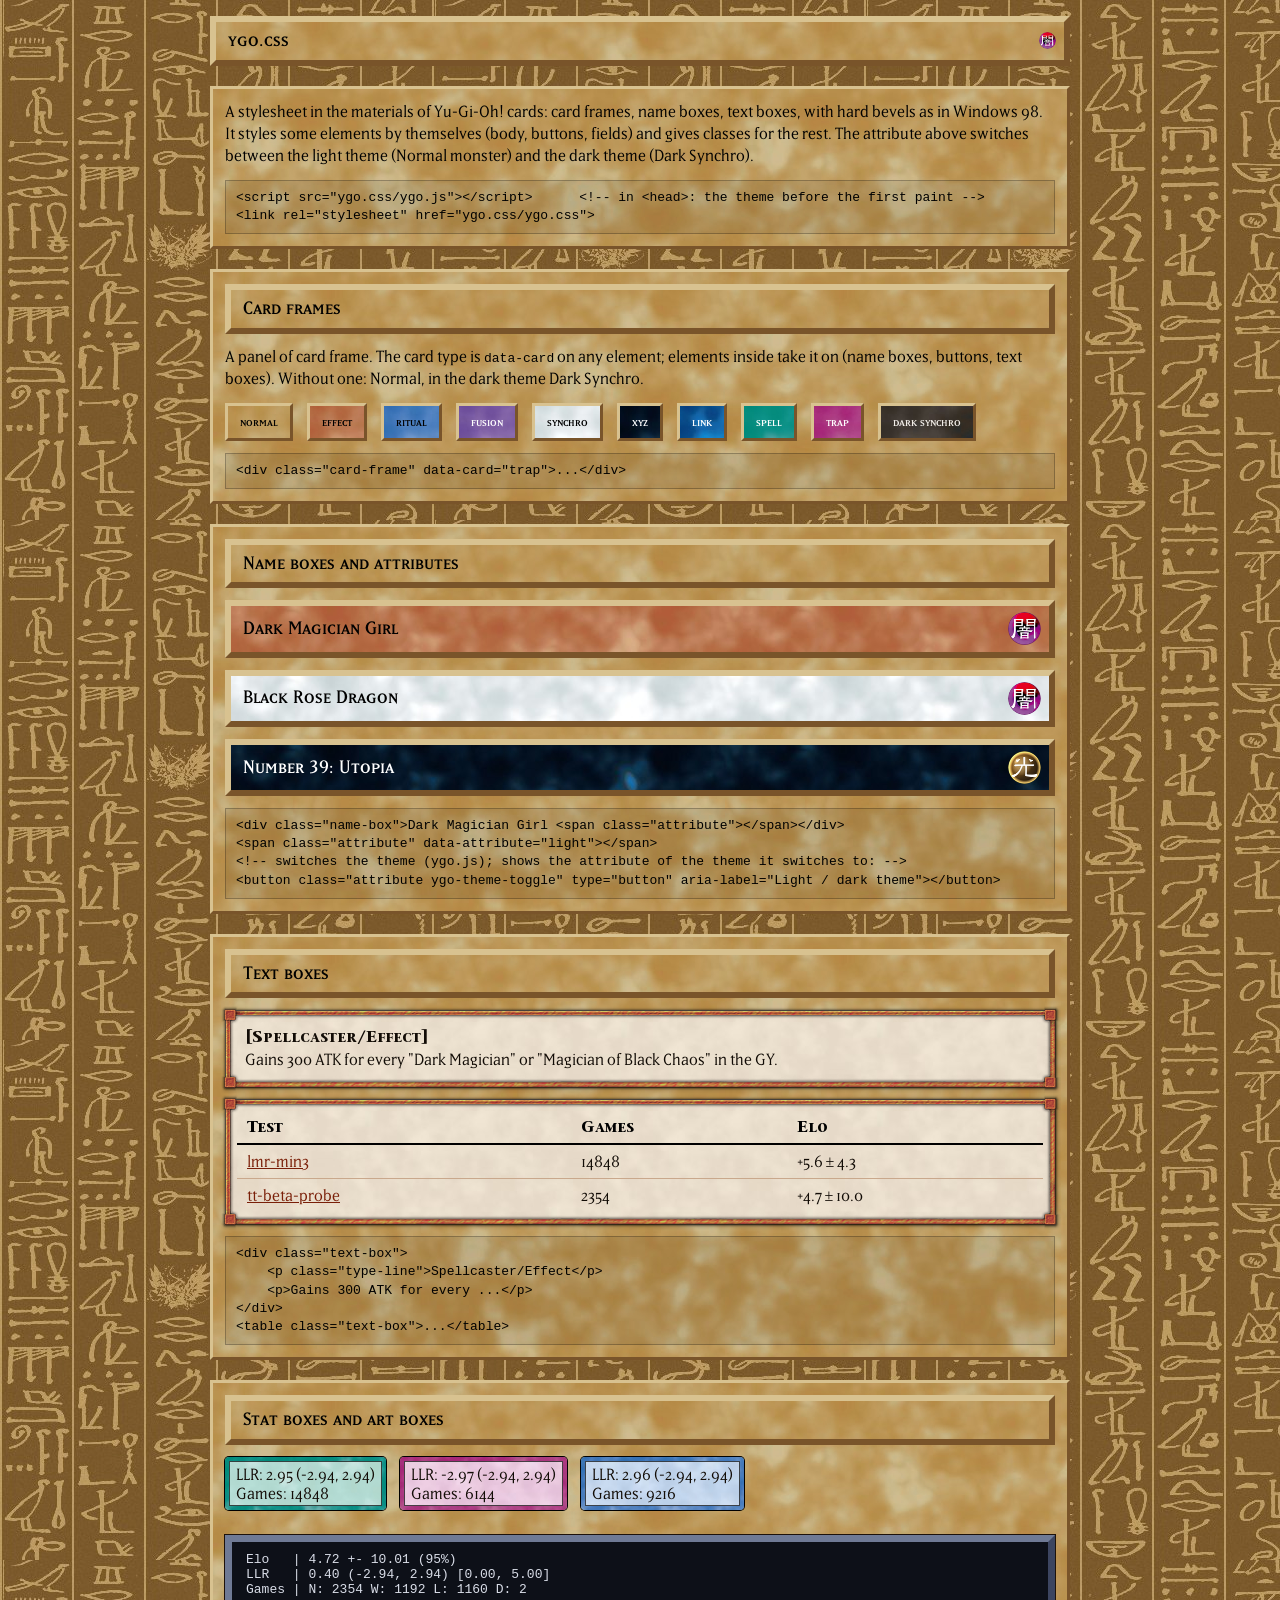
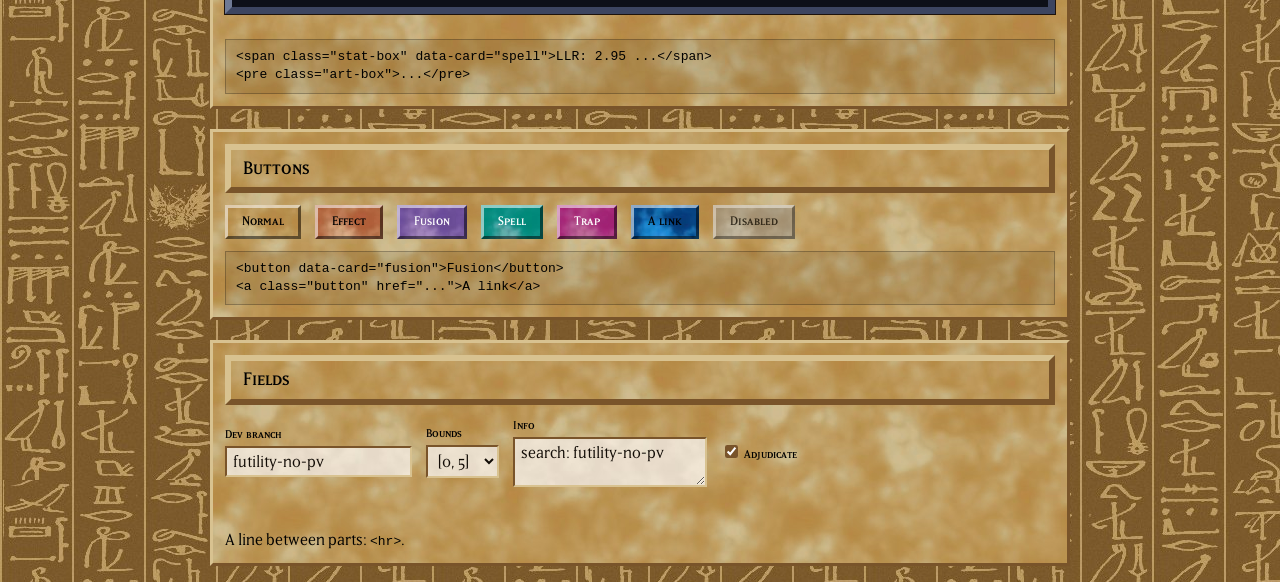
==== index.html @ 86d83929 "ygo.css: a stylesheet in the materials of Yu-Gi-Oh! cards Card frames, name boxes, attributes, text " ====
<!DOCTYPE html>
<html lang="en">
<head>
    <meta charset="utf-8">
    <meta name="viewport" content="width=device-width, initial-scale=1">
    <meta name="darkreader-lock">
    <title>ygo.css</title>
    <script src="ygo.js"></script>
    <link rel="stylesheet" href="ygo.css">
    <style>
        /* (this page's layout, not part of ygo.css) */
        body { margin: 0; padding: 16px; }
        main { max-width: 860px; margin: 0 auto; display: grid; gap: 20px; }
        section { display: grid; gap: 12px; }
        h2 { margin: 0; }
        p { margin: 0; line-height: 1.4; }
        .demo { display: flex; flex-wrap: wrap; gap: 14px; align-items: center; }
        pre.code { margin: 0; padding: 8px 10px; overflow-x: auto; background: rgba(0, 0, 0, 0.08);
                   border: 1px solid rgba(0, 0, 0, 0.25); font: 13px/1.4 ui-monospace, monospace; }
        :root[data-theme="dark"] pre.code { background: rgba(255, 255, 255, 0.06); border-color: rgba(255, 255, 255, 0.2); }
        .card-frame.small { padding: 8px 12px; font-family: var(--ygo-font-name); }
        form.demo label { display: grid; gap: 4px; font-family: var(--ygo-font-name); }
    </style>
</head>
<body>
<main>

<h1 class="name-box">ygo.css <button class="attribute ygo-theme-toggle" type="button" aria-label="Light / dark theme" title="Light / dark theme"></button></h1>

<section class="card-frame">
    <p>A stylesheet in the materials of Yu-Gi-Oh! cards: card frames, name boxes, text boxes, with
    hard bevels as in Windows 98. It styles some elements by themselves (body, buttons, fields)
    and gives classes for the rest. The attribute above switches between the light theme (Normal
    monster) and the dark theme (Dark Synchro).</p>
    <pre class="code">&lt;script src="ygo.css/ygo.js"&gt;&lt;/script&gt;      &lt;!-- in &lt;head&gt;: the theme before the first paint --&gt;
&lt;link rel="stylesheet" href="ygo.css/ygo.css"&gt;</pre>
</section>

<section class="card-frame">
    <h2 class="name-box">Card frames</h2>
    <p>A panel of card frame. The card type is <code>data-card</code> on any element; elements
    inside take it on (name boxes, buttons, text boxes). Without one: Normal, in the dark theme
    Dark Synchro.</p>
    <div class="demo" id="types"></div>
    <pre class="code">&lt;div class="card-frame" data-card="trap"&gt;...&lt;/div&gt;</pre>
</section>

<section class="card-frame">
    <h2 class="name-box">Name boxes and attributes</h2>
    <div class="name-box" data-card="effect">Dark Magician Girl <span class="attribute"></span></div>
    <div class="name-box" data-card="synchro">Black Rose Dragon <span class="attribute"></span></div>
    <div class="name-box" data-card="xyz">Number 39: Utopia <span class="attribute" data-attribute="light"></span></div>
    <pre class="code">&lt;div class="name-box"&gt;Dark Magician Girl &lt;span class="attribute"&gt;&lt;/span&gt;&lt;/div&gt;
&lt;span class="attribute" data-attribute="light"&gt;&lt;/span&gt;
&lt;!-- switches the theme (ygo.js); shows the attribute of the theme it switches to: --&gt;
&lt;button class="attribute ygo-theme-toggle" type="button" aria-label="Light / dark theme"&gt;&lt;/button&gt;</pre>
</section>

<section class="card-frame">
    <h2 class="name-box">Text boxes</h2>
    <div class="text-box">
        <p class="type-line">Spellcaster/Effect</p>
        <p>Gains 300 ATK for every "Dark Magician" or "Magician of Black Chaos" in the GY.</p>
    </div>
    <table class="text-box">
        <tr><th>Test</th><th>Games</th><th>Elo</th></tr>
        <tr><td><a href="#">lmr-min3</a></td><td>14848</td><td>+5.6 ± 4.3</td></tr>
        <tr><td><a href="#">tt-beta-probe</a></td><td>2354</td><td>+4.7 ± 10.0</td></tr>
    </table>
    <pre class="code">&lt;div class="text-box"&gt;
    &lt;p class="type-line"&gt;Spellcaster/Effect&lt;/p&gt;
    &lt;p&gt;Gains 300 ATK for every ...&lt;/p&gt;
&lt;/div&gt;
&lt;table class="text-box"&gt;...&lt;/table&gt;</pre>
</section>

<section class="card-frame">
    <h2 class="name-box">Stat boxes and art boxes</h2>
    <div class="demo">
        <span class="stat-box" data-card="spell">LLR: 2.95 (-2.94, 2.94)<br>Games: 14848</span>
        <span class="stat-box" data-card="trap">LLR: -2.97 (-2.94, 2.94)<br>Games: 6144</span>
        <span class="stat-box" data-card="ritual">LLR: 2.96 (-2.94, 2.94)<br>Games: 9216</span>
    </div>
    <pre class="art-box">Elo   | 4.72 +- 10.01 (95%)
LLR   | 0.40 (-2.94, 2.94) [0.00, 5.00]
Games | N: 2354 W: 1192 L: 1160 D: 2</pre>
    <pre class="code">&lt;span class="stat-box" data-card="spell"&gt;LLR: 2.95 ...&lt;/span&gt;
&lt;pre class="art-box"&gt;...&lt;/pre&gt;</pre>
</section>

<section class="card-frame">
    <h2 class="name-box">Buttons</h2>
    <div class="demo">
        <button type="button">Normal</button>
        <button type="button" data-card="effect">Effect</button>
        <button type="button" data-card="fusion">Fusion</button>
        <button type="button" data-card="spell">Spell</button>
        <button type="button" data-card="trap">Trap</button>
        <a class="button" href="#" data-card="link">A link</a>
        <button type="button" disabled>Disabled</button>
    </div>
    <pre class="code">&lt;button data-card="fusion"&gt;Fusion&lt;/button&gt;
&lt;a class="button" href="..."&gt;A link&lt;/a&gt;</pre>
</section>

<section class="card-frame">
    <h2 class="name-box">Fields</h2>
    <form class="demo" onsubmit="return false">
        <label>Dev branch <input value="futility-no-pv"></label>
        <label>Bounds <select><option>[0, 5]</option><option>[-5, 0]</option></select></label>
        <label>Info <textarea rows="2">search: futility-no-pv</textarea></label>
        <label><span><input type="checkbox" checked> Adjudicate</span></label>
    </form>
    <hr>
    <p>A line between parts: <code>&lt;hr&gt;</code>.</p>
</section>

</main>
<script>
    // (the card types of the first section)
    const types = ['normal', 'effect', 'ritual', 'fusion', 'synchro', 'xyz', 'link', 'spell', 'trap', 'dark-synchro'];
    document.getElementById('types').innerHTML = types.map(t =>
        `<div class="card-frame small" data-card="${t}">${t.replace('-', ' ')}</div>`).join('');
</script>
</body>
</html>
---- ygo.css ----
/*! ygo.css: a stylesheet in the materials of Yu-Gi-Oh! cards (frames, name boxes, text boxes),
    with hard bevels as in Windows 98. https://github.com/tsoj/ygo.css

    Card types: data-card="normal | effect | ritual | fusion | synchro | xyz | link | spell |
    trap | dark-synchro" on any element; its descendants inherit it. Without one: Normal, in
    the dark theme Dark Synchro. Dark theme: data-theme="dark" on <html> (ygo.js switches it).

    Components: .card-frame, .name-box, .attribute, .text-box (.type-line), .stat-box, .art-box;
    styled elements: body, a, hr, button, input, select, textarea, tables in .text-box. */

@font-face { font-family: "YGO Name"; src: url("assets/fonts/ygo-name.woff2") format("woff2");
             ascent-override: 74%; descent-override: 26%; line-gap-override: 0%; }
@font-face { font-family: "YGO Text"; src: url("assets/fonts/ygo-text.woff2") format("woff2");
             ascent-override: 92%; descent-override: 28%; line-gap-override: 0%; }
@font-face { font-family: "YGO Type"; src: url("assets/fonts/ygo-type.woff2") format("woff2");
             ascent-override: 88%; descent-override: 22%; line-gap-override: 0%; }
/* (the overrides center the letters in the line: the card fonts put them low) */

/* The image variables are registered as URLs: a URL in an unregistered variable is resolved
   where the variable is used, so from another stylesheet (another folder) it would point
   elsewhere. Registered, it is resolved where it is set, as a path from this file. */
@property --card-frame       { syntax: "<url> | none"; inherits: true; initial-value: none; }
@property --card-frame-small { syntax: "<url> | none"; inherits: true; initial-value: none; }
@property --card-text        { syntax: "<url> | none"; inherits: true; initial-value: none; }
@property --ygo-wall         { syntax: "<url> | none"; inherits: true; initial-value: none; }
@property --ygo-text-box-frame { syntax: "<url> | none"; inherits: true; initial-value: none; }

:root {
    --ygo-font-name: "YGO Name", Georgia, serif;   /* card names: small capitals */
    --ygo-font-text: "YGO Text", Georgia, serif;   /* card text */
    --ygo-font-type: "YGO Type", Georgia, serif;   /* the type line: [Spellcaster/Effect] */

    --ygo-ink:      #120c06;    /* text on a text box */
    --ygo-ink-soft: #4a2c18;
    --ygo-rule:     #c9a88c;    /* lines between table rows */
    --ygo-link:     #7a1f08;

    --ygo-wall:       url("assets/wall-light.jpg");   /* hieroglyphs, a 432 x 520 tile */
    --ygo-wall-color: #7c5a2c;

    --ygo-steel-hi: #6f7a95;    /* the art box: the frame around a card's art */
    --ygo-steel-lo: #3c4560;
    --ygo-steel-in: #0d1018;

    --ygo-text-box-frame: url("assets/text-box-frame.png");

    /* Bevels: light edges top and left, dark edges bottom and right */
    --ygo-raised: var(--card-hi) var(--card-lo) var(--card-lo) var(--card-hi);
    --ygo-sunken: var(--card-lo) var(--card-hi) var(--card-hi) var(--card-lo);
    --ygo-raised-overlay: rgba(255, 255, 255, 0.55) rgba(0, 0, 0, 0.5) rgba(0, 0, 0, 0.5) rgba(255, 255, 255, 0.55);
    --ygo-sunken-overlay: rgba(0, 0, 0, 0.5) rgba(255, 255, 255, 0.55) rgba(255, 255, 255, 0.55) rgba(0, 0, 0, 0.5);
}

:root[data-theme="dark"] {
    color-scheme: dark;
    --ygo-wall:       url("assets/wall-dark.jpg");
    --ygo-wall-color: #1d1a17;
    --ygo-rule:       #a9a6a2;
}

/* ---------- Card types ----------
   --card-frame: the frame texture (512px tile), --card-frame-small: the same at 256px (for
   small boxes), --card-text: the text box texture (256px), --card-hi / --card-lo: the bevel
   colors (measured on the name box of the card templates), --card-ink: the name color.
   Textures are drawn at their own size: a tile scaled by the browser can show its edges as
   thin lines at fractional device pixel ratios. */

:root, [data-card="normal"] {
    --card-frame: url("assets/textures/frame-normal.jpg");
    --card-frame-small: url("assets/textures/frame-normal-256.jpg");
    --card-text: url("assets/textures/text-normal-256.jpg");
    --card-hi: #d8c290; --card-lo: #79542a; --card-ink: #000;
}
:root[data-theme="dark"], [data-card="dark-synchro"] {
    --card-frame: url("assets/textures/frame-dark-synchro.jpg");
    --card-frame-small: url("assets/textures/frame-dark-synchro-256.jpg");
    --card-text: url("assets/textures/text-dark-synchro-256.jpg");
    --card-hi: #6e6460; --card-lo: #151211; --card-ink: #f1ede8;
}
[data-card="effect"] {
    --card-frame: url("assets/textures/frame-effect.jpg");
    --card-frame-small: url("assets/textures/frame-effect-256.jpg");
    --card-text: url("assets/textures/text-effect-256.jpg");
    --card-hi: #d5a783; --card-lo: #713520; --card-ink: #000;
}
[data-card="ritual"] {
    --card-frame: url("assets/textures/frame-ritual.jpg");
    --card-frame-small: url("assets/textures/frame-ritual-256.jpg");
    --card-text: url("assets/textures/text-ritual-256.jpg");
    --card-hi: #7eb0d6; --card-lo: #1c3a71; --card-ink: #000;
}
[data-card="fusion"] {
    --card-frame: url("assets/textures/frame-fusion.jpg");
    --card-frame-small: url("assets/textures/frame-fusion-256.jpg");
    --card-text: url("assets/textures/text-fusion-256.jpg");
    --card-hi: #ac92c8; --card-lo: #392a5a; --card-ink: #fff;
}
[data-card="synchro"] {
    --card-frame: url("assets/textures/frame-synchro.jpg");
    --card-frame-small: url("assets/textures/frame-synchro-256.jpg");
    --card-text: url("assets/textures/text-synchro-256.jpg");
    --card-hi: #f9fafa; --card-lo: #7b8486; --card-ink: #000;
}
[data-card="xyz"] {
    --card-frame: url("assets/textures/frame-xyz.jpg");
    --card-frame-small: url("assets/textures/frame-xyz-256.jpg");
    --card-text: url("assets/textures/text-xyz-256.jpg");
    --card-hi: #434f5a; --card-lo: #03090f; --card-ink: #fff;
}
[data-card="link"] {
    --card-frame: url("assets/textures/frame-link.jpg");
    --card-frame-small: url("assets/textures/frame-link-256.jpg");
    --card-text: url("assets/textures/text-link-256.jpg");
    --card-hi: #529dd0; --card-lo: #06305f; --card-ink: #fff;
}
[data-card="spell"] {
    --card-frame: url("assets/textures/frame-spell.jpg");
    --card-frame-small: url("assets/textures/frame-spell-256.jpg");
    --card-text: url("assets/textures/text-spell-256.jpg");
    --card-hi: #3fb8b1; --card-lo: #065448; --card-ink: #fff;
}
[data-card="trap"] {
    --card-frame: url("assets/textures/frame-trap.jpg");
    --card-frame-small: url("assets/textures/frame-trap-256.jpg");
    --card-text: url("assets/textures/text-trap-256.jpg");
    --card-hi: #cd7fb5; --card-lo: #611842; --card-ink: #fff;
}

/* ---------- The page ---------- */

html { -webkit-text-size-adjust: 100%; text-size-adjust: 100%; }

body {
    background: var(--ygo-wall-color) var(--ygo-wall) 0 0 / 432px;
    font-family: var(--ygo-font-text);
    color: var(--card-ink);
}

a { color: var(--ygo-link); }

hr {
    border: 0;
    border-top: 1px solid rgba(0, 0, 0, 0.35);
    border-bottom: 1px solid rgba(255, 255, 255, 0.45);
}

/* ---------- .card-frame: a panel of card frame ---------- */

.card-frame {
    background: var(--card-frame) 0 0 / 512px;
    border: 3px solid;
    border-color: var(--ygo-raised);
    color: var(--card-ink);
    padding: 12px;
}
.card-frame a, .name-box a { color: inherit; }

/* ---------- .name-box: a raised box with a card name ---------- */

.name-box {
    display: flex;
    align-items: center;
    justify-content: space-between;
    gap: 8px;
    margin: 0;
    padding: 6px 8px 6px 12px;
    border: 6px solid;
    border-color: var(--ygo-raised);
    background: var(--card-frame) 128px 64px / 512px;
    color: var(--card-ink);
    font-family: var(--ygo-font-name);
    font-weight: 400;
    font-size: 1.6rem;
    line-height: 1;
}

/* ---------- .attribute: an attribute icon (data-attribute="dark | light") ---------- */

.attribute {
    flex: none;
    display: inline-block;
    width: 1.3em;
    height: 1.3em;
    padding: 0;
    border: 0;
    border-radius: 50%;
    background: url("assets/attribute-dark.png") center / contain no-repeat;
    vertical-align: middle;
}
.attribute[data-attribute="light"] { background-image: url("assets/attribute-light.png"); }

/* The theme switch (ygo.js): the attribute of the theme it switches to */
.ygo-theme-toggle { cursor: pointer; }
:root[data-theme="dark"] .ygo-theme-toggle { background-image: url("assets/attribute-light.png"); }
.ygo-theme-toggle:focus-visible { outline: 1px dotted currentColor; outline-offset: 2px; }

/* ---------- .text-box: the framed text box of a card ---------- */

.text-box {
    /* The frame lies on the text box: its inner shadow falls on the text box, its outer
       shadow on what is around. The frame image is at 0.75 of the template's size; slices
       of 48px are shown at half size. The frame's outer edge is 9px (top, left) and 11px
       (right, bottom: the longer shadow) into the image; the outset puts it on the edge. */
    border: 12px solid transparent;
    border-image: var(--ygo-text-box-frame) 48 / 24px / 4.5px 5.6px 5.6px 4.5px stretch;
    background: var(--card-text) 0 0 / 256px;
    color: var(--ygo-ink);
    padding: 4px 8px;
}
.text-box a { color: var(--ygo-link); }
.text-box .type-line { font-family: var(--ygo-font-type); }
.text-box .type-line::before { content: "["; }
.text-box .type-line::after { content: "]"; }

table.text-box {
    border-collapse: separate;
    border-spacing: 0;
    padding: 0;
}
.text-box th {
    color: #000;
    font-family: var(--ygo-font-type);
    font-weight: 400;
    text-align: left;
    border-bottom: 2px solid #000;
}
.text-box td { border-bottom: 1px solid var(--ygo-rule); }
.text-box tr:last-child td { border-bottom: 0; }
.text-box th, .text-box td { padding: 7px 10px; }

/* ---------- .stat-box: a small box of a card type (frame ring, its text box) ---------- */

.stat-box {
    display: inline-block;
    padding: 4px 7px 3px;
    border: 4px solid transparent;
    border-radius: 4px;
    background: var(--card-text) 0 0 / 256px padding-box, var(--card-frame-small) 0 0 / 256px border-box;
    box-shadow: 0 0 0 1px #000, inset 0 0 0 1px rgba(0, 0, 0, 0.7);
    color: var(--ygo-ink);
    font-family: var(--ygo-font-text);
    line-height: 1.2;
}

/* ---------- .art-box: the steel frame around a card's art, dark inside ---------- */

.art-box {
    background: var(--ygo-steel-in);
    color: #d9dde8;
    border: 7px solid;
    border-color: var(--ygo-steel-hi) var(--ygo-steel-lo) var(--ygo-steel-lo) var(--ygo-steel-hi);
    outline: 1px solid #1d120b;
    padding: 10px 14px;
    overflow-x: auto;
}

/* ---------- Buttons: raised boxes in the card type's frame ---------- */

button:not(.attribute), .button,
input[type="button"], input[type="submit"], input[type="reset"] {
    padding: 5px 14px;
    border: 3px solid;
    border-color: var(--ygo-raised-overlay);
    border-radius: 0;
    background: var(--card-frame-small) 0 0 / 256px;
    color: var(--card-ink);
    font-family: var(--ygo-font-name);
    font-size: 1.1rem;
    line-height: 1;
    text-decoration: none;
    cursor: pointer;
}
button:not(.attribute, :disabled):active, .button:active,
input:is([type="button"], [type="submit"], [type="reset"]):not(:disabled):active {
    border-color: var(--ygo-sunken-overlay);
    padding: 6px 13px 4px 15px;
}
button:not(.attribute):disabled, input:is([type="button"], [type="submit"], [type="reset"]):disabled {
    cursor: not-allowed;
    filter: saturate(0.3) opacity(0.75);
}
button:not(.attribute):focus-visible, .button:focus-visible,
input:is([type="button"], [type="submit"], [type="reset"]):focus-visible {
    outline: 1px dotted currentColor;
    outline-offset: -6px;
}

/* ---------- Fields: sunken text box ---------- */

input:not([type="button"], [type="submit"], [type="reset"], [type="checkbox"], [type="radio"], [type="range"], [type="file"], [type="color"]),
select, textarea {
    padding: 4px 6px;
    border: 2px solid;
    border-color: var(--ygo-sunken);
    border-radius: 0;
    background: var(--card-text) 0 0 / 256px;
    color: var(--ygo-ink);
    font-family: var(--ygo-font-text);
    font-size: 1rem;
}
input:focus-visible, select:focus-visible, textarea:focus-visible {
    outline: 1px dotted #000;
    outline-offset: -4px;
}
input[type="checkbox"], input[type="radio"], input[type="range"] { accent-color: var(--card-lo); }
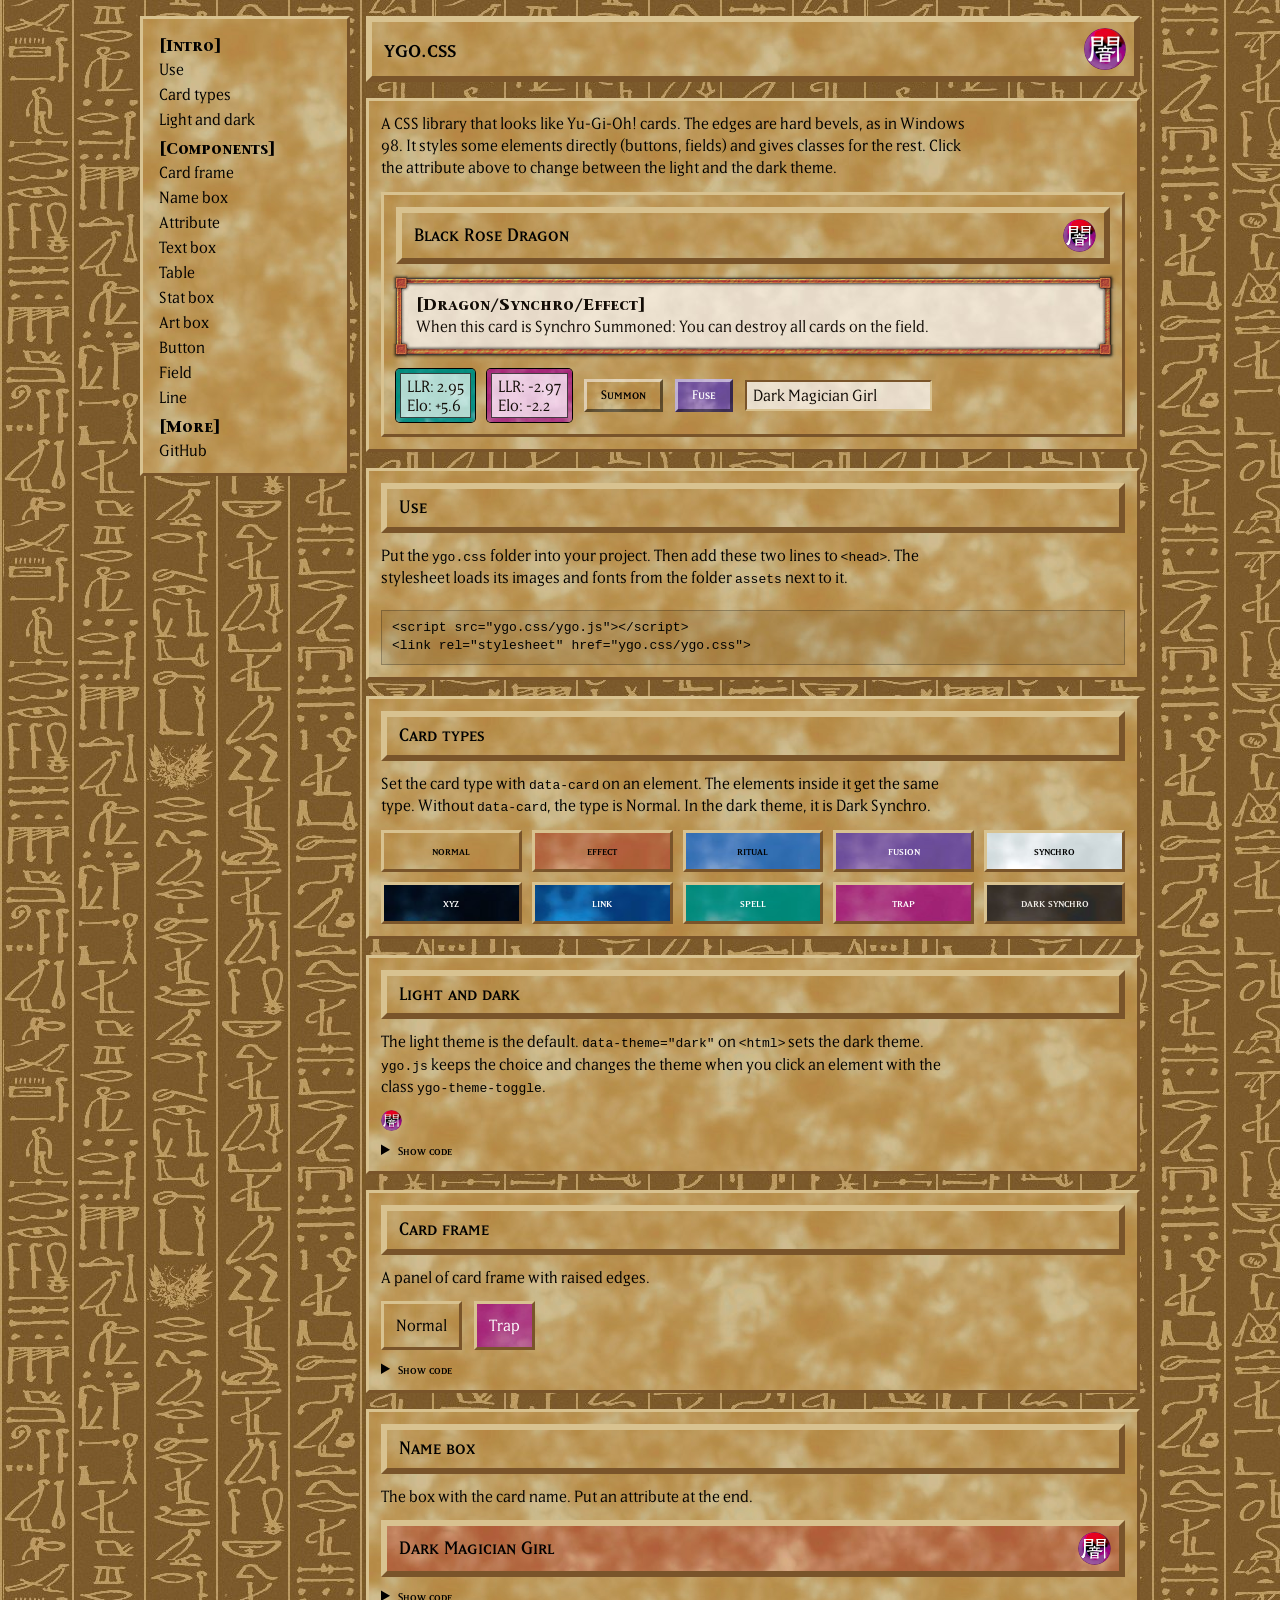
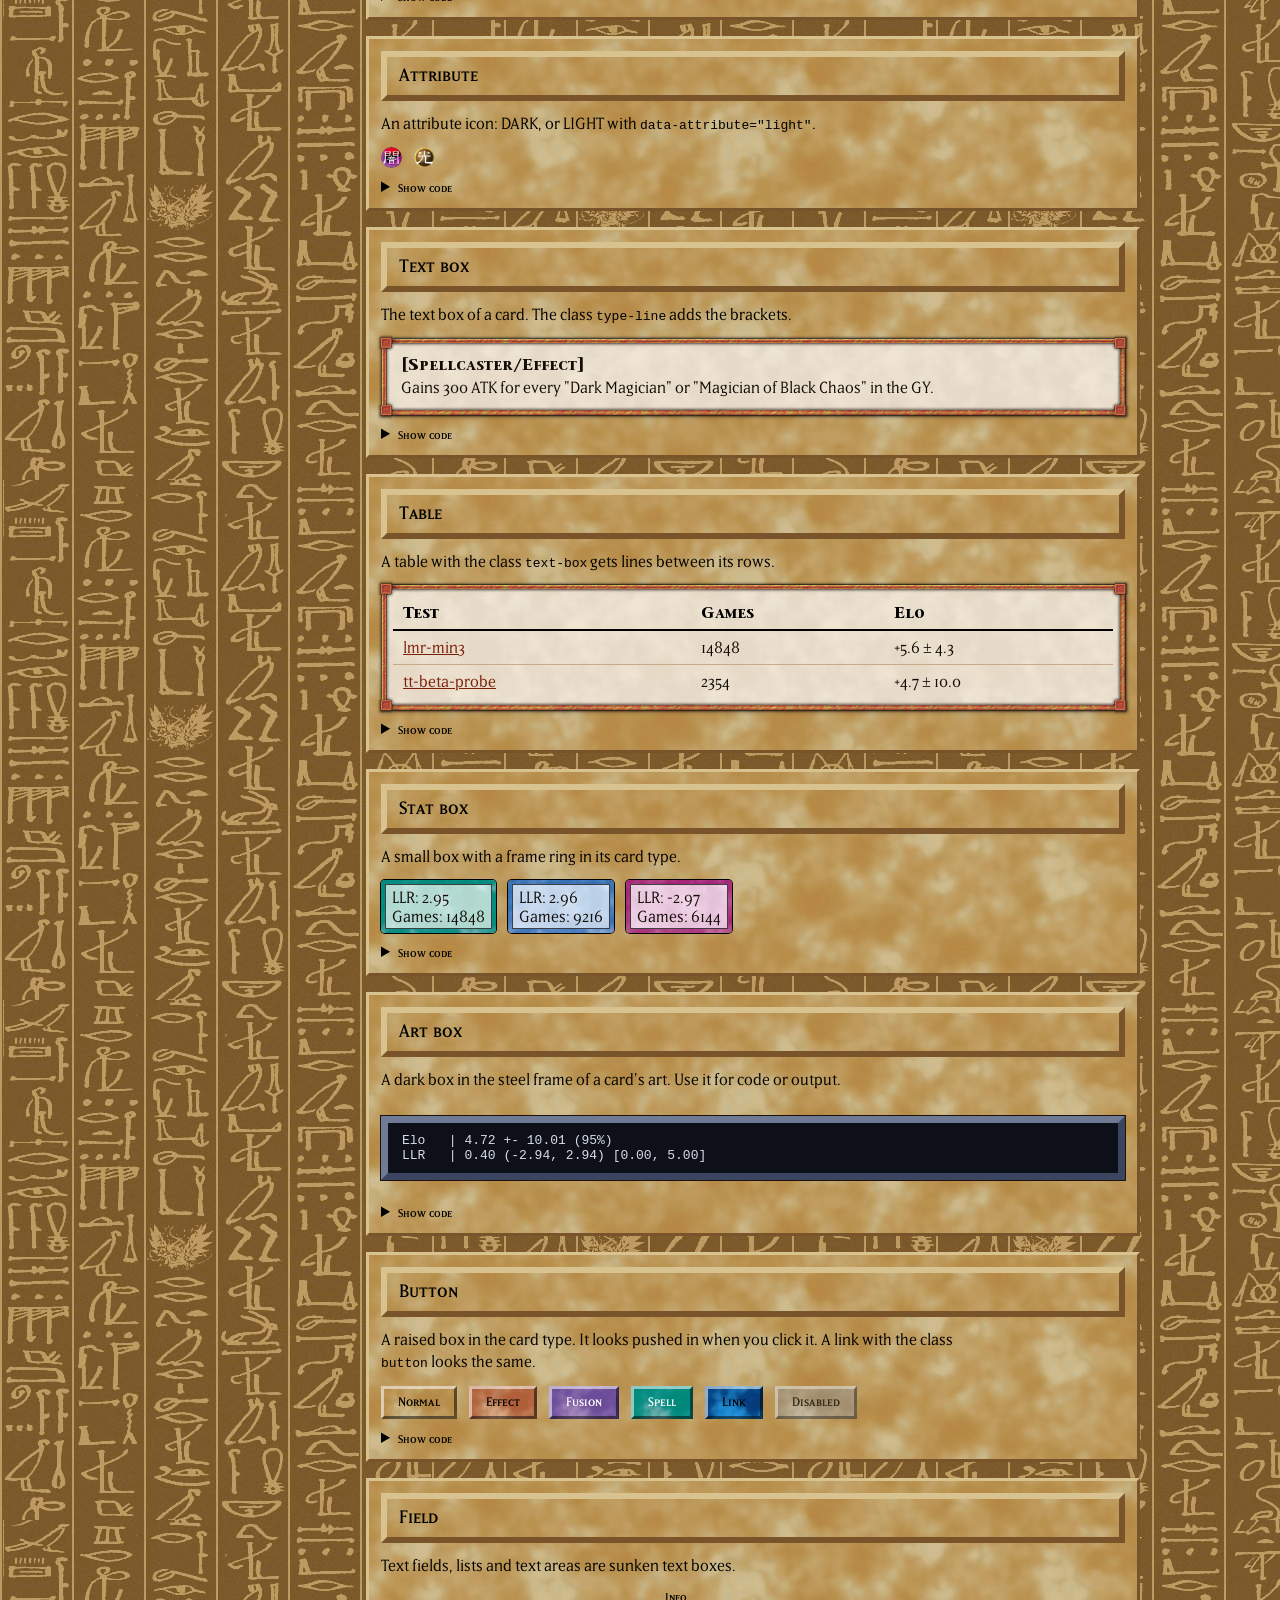
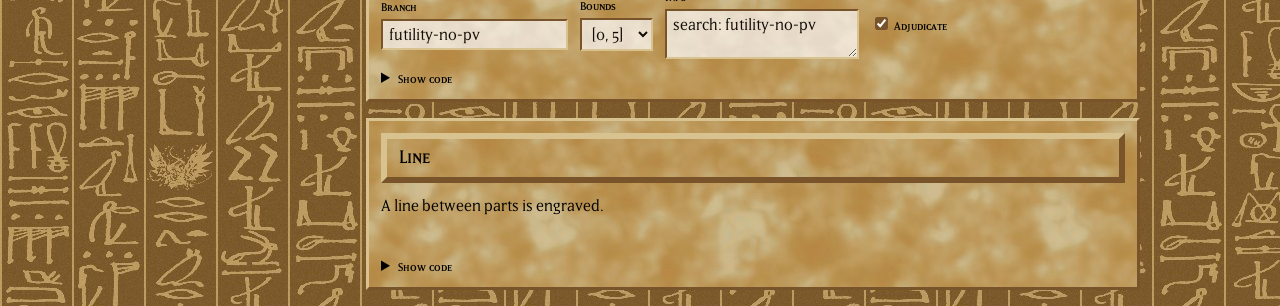
==== commit eb99684a: "Docs: example images in the README, index.html as the docs page (for GitHub Pages) - docs/example.ht" ====
--- a/index.html
+++ b/index.html
@@ -8,119 +8,245 @@
     <script src="ygo.js"></script>
     <link rel="stylesheet" href="ygo.css">
     <style>
-        /* (this page's layout, not part of ygo.css) */
-        body { margin: 0; padding: 16px; }
-        main { max-width: 860px; margin: 0 auto; display: grid; gap: 20px; }
+        /* The layout of this page (not part of ygo.css) */
+        body { margin: 0; }
+        .layout { display: grid; grid-template-columns: 210px minmax(0, 1fr); gap: 16px;
+                  max-width: 1000px; margin: 0 auto; padding: 16px; align-items: start; }
+        nav.card-frame { position: sticky; top: 16px; padding: 10px 6px; }
+        nav ul { list-style: none; margin: 0; padding: 0; }
+        nav li a { display: block; padding: 3px 10px; text-decoration: none; }
+        nav li a:hover { text-decoration: underline; }
+        nav .heading { font-family: var(--ygo-font-type); padding: 8px 10px 2px; }
+        main { display: grid; gap: 16px; min-width: 0; }
         section { display: grid; gap: 12px; }
-        h2 { margin: 0; }
-        p { margin: 0; line-height: 1.4; }
-        .demo { display: flex; flex-wrap: wrap; gap: 14px; align-items: center; }
-        pre.code { margin: 0; padding: 8px 10px; overflow-x: auto; background: rgba(0, 0, 0, 0.08);
-                   border: 1px solid rgba(0, 0, 0, 0.25); font: 13px/1.4 ui-monospace, monospace; }
+        h1, h2 { margin: 0; }
+        h1.name-box { font-size: 2rem; }
+        p { margin: 0; line-height: 1.4; max-width: 65ch; }
+        .example { display: flex; flex-wrap: wrap; gap: 12px; align-items: center; }
+        .example.column { display: grid; }
+        details summary { cursor: pointer; font-family: var(--ygo-font-name); }
+        pre.code { margin: 8px 0 0; padding: 8px 10px; overflow-x: auto; font: 13px/1.45 ui-monospace, monospace;
+                   background: rgba(0, 0, 0, 0.08); border: 1px solid rgba(0, 0, 0, 0.25); }
         :root[data-theme="dark"] pre.code { background: rgba(255, 255, 255, 0.06); border-color: rgba(255, 255, 255, 0.2); }
-        .card-frame.small { padding: 8px 12px; font-family: var(--ygo-font-name); }
-        form.demo label { display: grid; gap: 4px; font-family: var(--ygo-font-name); }
+        .types { display: grid; grid-template-columns: repeat(auto-fill, minmax(130px, 1fr)); gap: 10px; }
+        .types .card-frame { padding: 10px; font-family: var(--ygo-font-name); text-align: center; }
+        .example label { display: grid; gap: 4px; font-family: var(--ygo-font-name); }
+        @media (max-width: 700px) {
+            .layout { grid-template-columns: minmax(0, 1fr); padding: 8px; }
+            nav.card-frame { position: static; }
+        }
     </style>
 </head>
 <body>
+<div class="layout">
+
+<nav class="card-frame" aria-label="Contents">
+    <ul>
+        <li class="heading">[Intro]</li>
+        <li><a href="#use">Use</a></li>
+        <li><a href="#card-types">Card types</a></li>
+        <li><a href="#theme">Light and dark</a></li>
+        <li class="heading">[Components]</li>
+        <li><a href="#card-frame">Card frame</a></li>
+        <li><a href="#name-box">Name box</a></li>
+        <li><a href="#attribute">Attribute</a></li>
+        <li><a href="#text-box">Text box</a></li>
+        <li><a href="#table">Table</a></li>
+        <li><a href="#stat-box">Stat box</a></li>
+        <li><a href="#art-box">Art box</a></li>
+        <li><a href="#button">Button</a></li>
+        <li><a href="#field">Field</a></li>
+        <li><a href="#line">Line</a></li>
+        <li class="heading">[More]</li>
+        <li><a href="https://github.com/tsoj/ygo.css">GitHub</a></li>
+    </ul>
+</nav>
+
 <main>
 
-<h1 class="name-box">ygo.css <button class="attribute ygo-theme-toggle" type="button" aria-label="Light / dark theme" title="Light / dark theme"></button></h1>
+<h1 class="name-box">ygo.css <button class="attribute ygo-theme-toggle" type="button" aria-label="Light or dark theme" title="Light or dark theme"></button></h1>
 
 <section class="card-frame">
-    <p>A stylesheet in the materials of Yu-Gi-Oh! cards: card frames, name boxes, text boxes, with
-    hard bevels as in Windows 98. It styles some elements by themselves (body, buttons, fields)
-    and gives classes for the rest. The attribute above switches between the light theme (Normal
-    monster) and the dark theme (Dark Synchro).</p>
-    <pre class="code">&lt;script src="ygo.css/ygo.js"&gt;&lt;/script&gt;      &lt;!-- in &lt;head&gt;: the theme before the first paint --&gt;
+    <p>A CSS library that looks like Yu-Gi-Oh! cards. The edges are hard bevels, as in Windows 98.
+    It styles some elements directly (buttons, fields) and gives classes for the rest. Click the
+    attribute above to change between the light and the dark theme.</p>
+    <div class="card-frame" style="display: grid; gap: 14px;">
+        <div class="name-box">Black Rose Dragon <span class="attribute"></span></div>
+        <div class="text-box">
+            <p class="type-line">Dragon/Synchro/Effect</p>
+            <p>When this card is Synchro Summoned: You can destroy all cards on the field.</p>
+        </div>
+        <div class="example">
+            <span class="stat-box" data-card="spell">LLR: 2.95<br>Elo: +5.6</span>
+            <span class="stat-box" data-card="trap">LLR: -2.97<br>Elo: -2.2</span>
+            <button type="button">Summon</button>
+            <button type="button" data-card="fusion">Fuse</button>
+            <input value="Dark Magician Girl" aria-label="Card name">
+        </div>
+    </div>
+</section>
+
+<section class="card-frame" id="use">
+    <h2 class="name-box">Use</h2>
+    <p>Put the <code>ygo.css</code> folder into your project. Then add these two lines to
+    <code>&lt;head&gt;</code>. The stylesheet loads its images and fonts from the folder
+    <code>assets</code> next to it.</p>
+    <pre class="code">&lt;script src="ygo.css/ygo.js"&gt;&lt;/script&gt;
 &lt;link rel="stylesheet" href="ygo.css/ygo.css"&gt;</pre>
 </section>
 
-<section class="card-frame">
-    <h2 class="name-box">Card frames</h2>
-    <p>A panel of card frame. The card type is <code>data-card</code> on any element; elements
-    inside take it on (name boxes, buttons, text boxes). Without one: Normal, in the dark theme
+<section class="card-frame" id="card-types">
+    <h2 class="name-box">Card types</h2>
+    <p>Set the card type with <code>data-card</code> on an element. The elements inside it get
+    the same type. Without <code>data-card</code>, the type is Normal. In the dark theme, it is
     Dark Synchro.</p>
-    <div class="demo" id="types"></div>
-    <pre class="code">&lt;div class="card-frame" data-card="trap"&gt;...&lt;/div&gt;</pre>
-</section>
-
-<section class="card-frame">
-    <h2 class="name-box">Name boxes and attributes</h2>
-    <div class="name-box" data-card="effect">Dark Magician Girl <span class="attribute"></span></div>
-    <div class="name-box" data-card="synchro">Black Rose Dragon <span class="attribute"></span></div>
-    <div class="name-box" data-card="xyz">Number 39: Utopia <span class="attribute" data-attribute="light"></span></div>
-    <pre class="code">&lt;div class="name-box"&gt;Dark Magician Girl &lt;span class="attribute"&gt;&lt;/span&gt;&lt;/div&gt;
-&lt;span class="attribute" data-attribute="light"&gt;&lt;/span&gt;
-&lt;!-- switches the theme (ygo.js); shows the attribute of the theme it switches to: --&gt;
-&lt;button class="attribute ygo-theme-toggle" type="button" aria-label="Light / dark theme"&gt;&lt;/button&gt;</pre>
-</section>
-
-<section class="card-frame">
-    <h2 class="name-box">Text boxes</h2>
-    <div class="text-box">
-        <p class="type-line">Spellcaster/Effect</p>
-        <p>Gains 300 ATK for every "Dark Magician" or "Magician of Black Chaos" in the GY.</p>
-    </div>
-    <table class="text-box">
-        <tr><th>Test</th><th>Games</th><th>Elo</th></tr>
-        <tr><td><a href="#">lmr-min3</a></td><td>14848</td><td>+5.6 ± 4.3</td></tr>
-        <tr><td><a href="#">tt-beta-probe</a></td><td>2354</td><td>+4.7 ± 10.0</td></tr>
-    </table>
-    <pre class="code">&lt;div class="text-box"&gt;
-    &lt;p class="type-line"&gt;Spellcaster/Effect&lt;/p&gt;
-    &lt;p&gt;Gains 300 ATK for every ...&lt;/p&gt;
-&lt;/div&gt;
-&lt;table class="text-box"&gt;...&lt;/table&gt;</pre>
-</section>
-
-<section class="card-frame">
-    <h2 class="name-box">Stat boxes and art boxes</h2>
-    <div class="demo">
-        <span class="stat-box" data-card="spell">LLR: 2.95 (-2.94, 2.94)<br>Games: 14848</span>
-        <span class="stat-box" data-card="trap">LLR: -2.97 (-2.94, 2.94)<br>Games: 6144</span>
-        <span class="stat-box" data-card="ritual">LLR: 2.96 (-2.94, 2.94)<br>Games: 9216</span>
-    </div>
-    <pre class="art-box">Elo   | 4.72 +- 10.01 (95%)
-LLR   | 0.40 (-2.94, 2.94) [0.00, 5.00]
-Games | N: 2354 W: 1192 L: 1160 D: 2</pre>
-    <pre class="code">&lt;span class="stat-box" data-card="spell"&gt;LLR: 2.95 ...&lt;/span&gt;
-&lt;pre class="art-box"&gt;...&lt;/pre&gt;</pre>
-</section>
-
-<section class="card-frame">
-    <h2 class="name-box">Buttons</h2>
-    <div class="demo">
+    <div class="types" id="types"></div>
+</section>
+
+<section class="card-frame" id="theme">
+    <h2 class="name-box">Light and dark</h2>
+    <p>The light theme is the default. <code>data-theme="dark"</code> on <code>&lt;html&gt;</code>
+    sets the dark theme. <code>ygo.js</code> keeps the choice and changes the theme when you click
+    an element with the class <code>ygo-theme-toggle</code>.</p>
+    <div class="example">
+        <button class="attribute ygo-theme-toggle" type="button" aria-label="Light or dark theme"></button>
+    </div>
+    <details><summary>Show code</summary></details>
+</section>
+
+<section class="card-frame" id="card-frame">
+    <h2 class="name-box">Card frame</h2>
+    <p>A panel of card frame with raised edges.</p>
+    <div class="example">
+        <div class="card-frame">Normal</div>
+        <div class="card-frame" data-card="trap">Trap</div>
+    </div>
+    <details><summary>Show code</summary></details>
+</section>
+
+<section class="card-frame" id="name-box">
+    <h2 class="name-box">Name box</h2>
+    <p>The box with the card name. Put an attribute at the end.</p>
+    <div class="example column">
+        <div class="name-box" data-card="effect">Dark Magician Girl <span class="attribute"></span></div>
+    </div>
+    <details><summary>Show code</summary></details>
+</section>
+
+<section class="card-frame" id="attribute">
+    <h2 class="name-box">Attribute</h2>
+    <p>An attribute icon: DARK, or LIGHT with <code>data-attribute="light"</code>.</p>
+    <div class="example">
+        <span class="attribute"></span>
+        <span class="attribute" data-attribute="light"></span>
+    </div>
+    <details><summary>Show code</summary></details>
+</section>
+
+<section class="card-frame" id="text-box">
+    <h2 class="name-box">Text box</h2>
+    <p>The text box of a card. The class <code>type-line</code> adds the brackets.</p>
+    <div class="example column">
+        <div class="text-box">
+            <p class="type-line">Spellcaster/Effect</p>
+            <p>Gains 300 ATK for every "Dark Magician" or "Magician of Black Chaos" in the GY.</p>
+        </div>
+    </div>
+    <details><summary>Show code</summary></details>
+</section>
+
+<section class="card-frame" id="table">
+    <h2 class="name-box">Table</h2>
+    <p>A table with the class <code>text-box</code> gets lines between its rows.</p>
+    <div class="example column">
+        <table class="text-box">
+            <tr><th>Test</th><th>Games</th><th>Elo</th></tr>
+            <tr><td><a href="#table">lmr-min3</a></td><td>14848</td><td>+5.6 ± 4.3</td></tr>
+            <tr><td><a href="#table">tt-beta-probe</a></td><td>2354</td><td>+4.7 ± 10.0</td></tr>
+        </table>
+    </div>
+    <details><summary>Show code</summary></details>
+</section>
+
+<section class="card-frame" id="stat-box">
+    <h2 class="name-box">Stat box</h2>
+    <p>A small box with a frame ring in its card type.</p>
+    <div class="example">
+        <span class="stat-box" data-card="spell">LLR: 2.95<br>Games: 14848</span>
+        <span class="stat-box" data-card="ritual">LLR: 2.96<br>Games: 9216</span>
+        <span class="stat-box" data-card="trap">LLR: -2.97<br>Games: 6144</span>
+    </div>
+    <details><summary>Show code</summary></details>
+</section>
+
+<section class="card-frame" id="art-box">
+    <h2 class="name-box">Art box</h2>
+    <p>A dark box in the steel frame of a card's art. Use it for code or output.</p>
+    <div class="example column">
+        <pre class="art-box">Elo   | 4.72 +- 10.01 (95%)
+LLR   | 0.40 (-2.94, 2.94) [0.00, 5.00]</pre>
+    </div>
+    <details><summary>Show code</summary></details>
+</section>
+
+<section class="card-frame" id="button">
+    <h2 class="name-box">Button</h2>
+    <p>A raised box in the card type. It looks pushed in when you click it. A link with the class
+    <code>button</code> looks the same.</p>
+    <div class="example">
         <button type="button">Normal</button>
         <button type="button" data-card="effect">Effect</button>
         <button type="button" data-card="fusion">Fusion</button>
         <button type="button" data-card="spell">Spell</button>
-        <button type="button" data-card="trap">Trap</button>
-        <a class="button" href="#" data-card="link">A link</a>
+        <a class="button" href="#button" data-card="link">Link</a>
         <button type="button" disabled>Disabled</button>
     </div>
-    <pre class="code">&lt;button data-card="fusion"&gt;Fusion&lt;/button&gt;
-&lt;a class="button" href="..."&gt;A link&lt;/a&gt;</pre>
-</section>
-
-<section class="card-frame">
-    <h2 class="name-box">Fields</h2>
-    <form class="demo" onsubmit="return false">
-        <label>Dev branch <input value="futility-no-pv"></label>
+    <details><summary>Show code</summary></details>
+</section>
+
+<section class="card-frame" id="field">
+    <h2 class="name-box">Field</h2>
+    <p>Text fields, lists and text areas are sunken text boxes.</p>
+    <div class="example">
+        <label>Branch <input value="futility-no-pv"></label>
         <label>Bounds <select><option>[0, 5]</option><option>[-5, 0]</option></select></label>
         <label>Info <textarea rows="2">search: futility-no-pv</textarea></label>
         <label><span><input type="checkbox" checked> Adjudicate</span></label>
-    </form>
-    <hr>
-    <p>A line between parts: <code>&lt;hr&gt;</code>.</p>
+    </div>
+    <details><summary>Show code</summary></details>
+</section>
+
+<section class="card-frame" id="line">
+    <h2 class="name-box">Line</h2>
+    <p>A line between parts is engraved.</p>
+    <div class="example column">
+        <hr>
+    </div>
+    <details><summary>Show code</summary></details>
 </section>
 
 </main>
+</div>
+
 <script>
-    // (the card types of the first section)
+    // The card types
     const types = ['normal', 'effect', 'ritual', 'fusion', 'synchro', 'xyz', 'link', 'spell', 'trap', 'dark-synchro'];
-    document.getElementById('types').innerHTML = types.map(t =>
-        `<div class="card-frame small" data-card="${t}">${t.replace('-', ' ')}</div>`).join('');
+    document.getElementById('types').innerHTML = types.map(type =>
+        `<div class="card-frame" data-card="${type}">${type.replace('-', ' ')}</div>`).join('');
+
+    // The code of each example: its HTML, without the common indentation
+    document.querySelectorAll('section').forEach(section => {
+        const example = section.querySelector('.example');
+        const details = section.querySelector('details');
+        if (!example || !details) return;
+        const lines = example.innerHTML.split('\n').filter(line => line.trim());
+        const tags = lines.filter(line => line.trim().startsWith('<'));   // (the lines of a <pre> keep their own indentation)
+        const indent = Math.min(...tags.map(line => line.match(/^ */)[0].length));
+        const pre = document.createElement('pre');
+        pre.className = 'code';
+        pre.textContent = lines.map(line => line.slice(indent)).join('\n');
+        details.appendChild(pre);
+    });
 </script>
 </body>
 </html>
--- a/ygo.css
+++ b/ygo.css
@@ -177,6 +177,7 @@
 /* ---------- .attribute: an attribute icon (data-attribute="dark | light") ---------- */
 
 .attribute {
+    font: inherit;   /* (a button does not inherit the font size: the size is in em) */
     flex: none;
     display: inline-block;
     width: 1.3em;
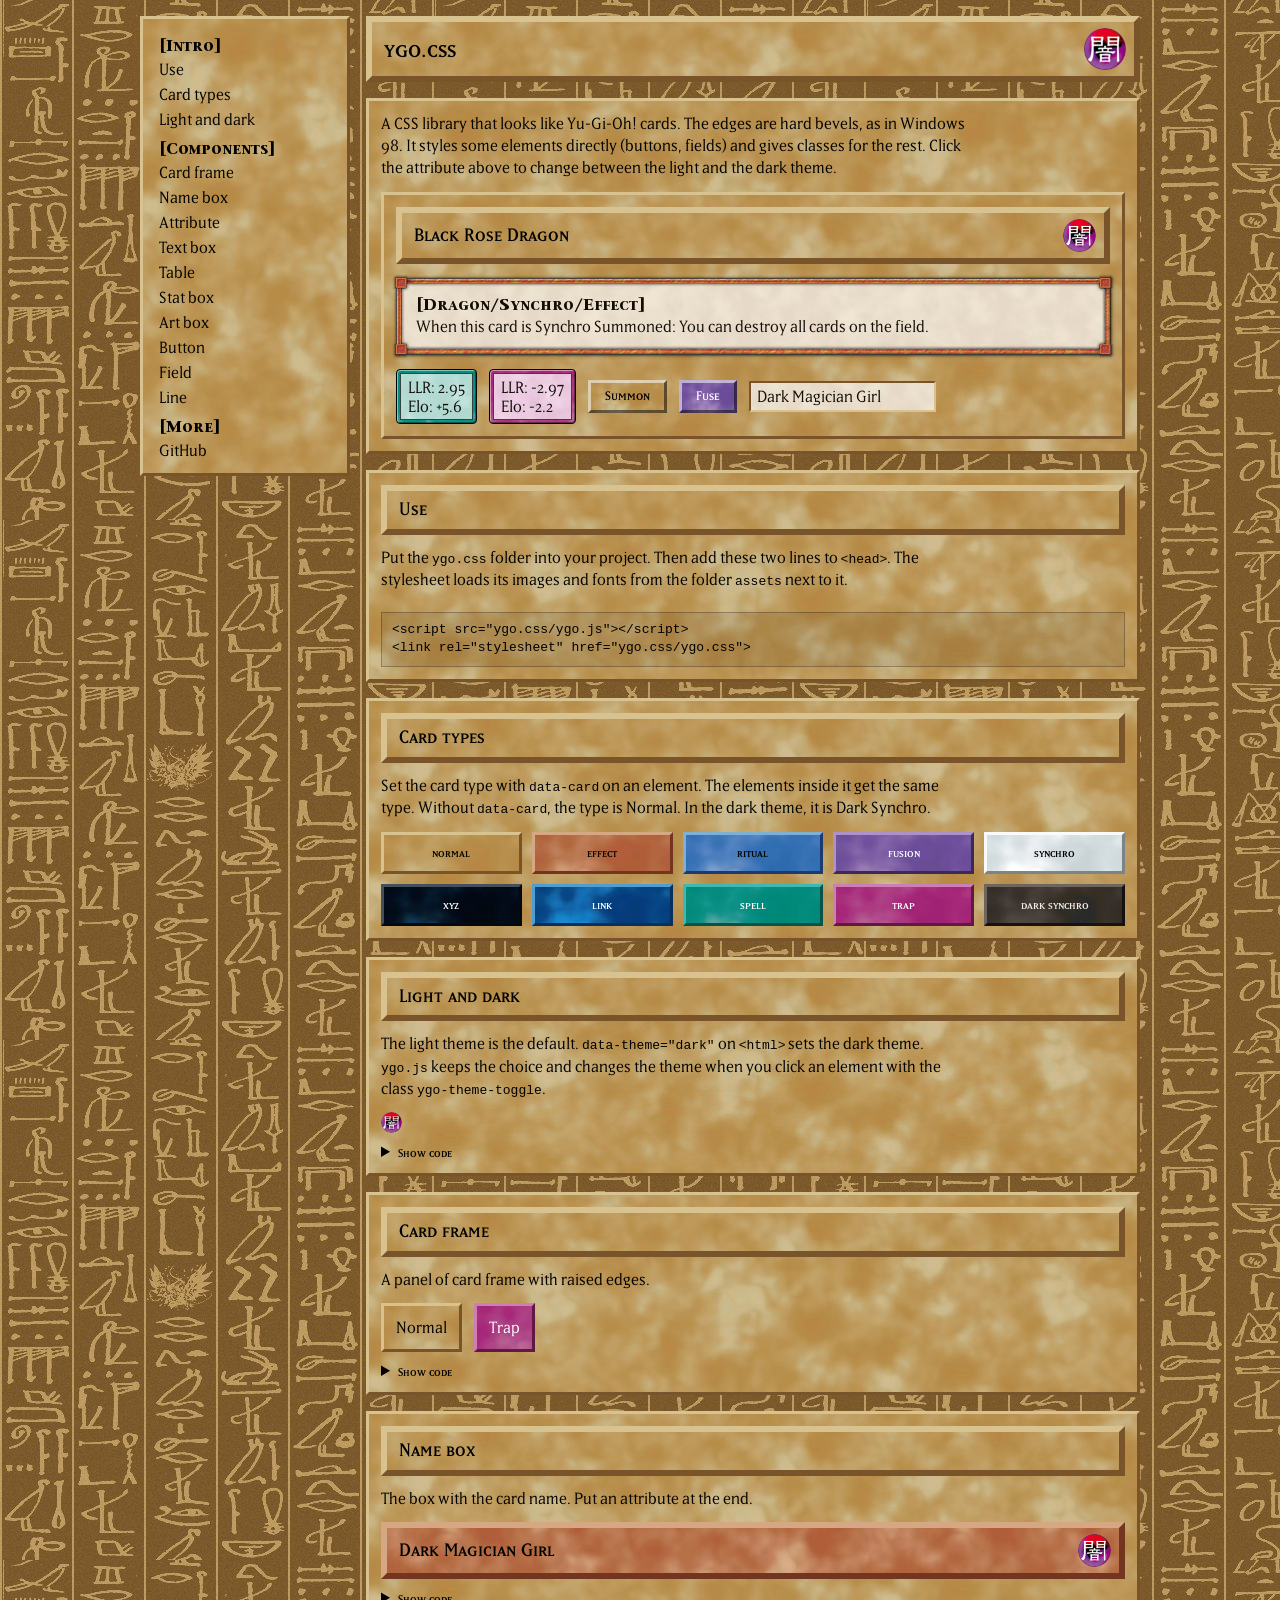
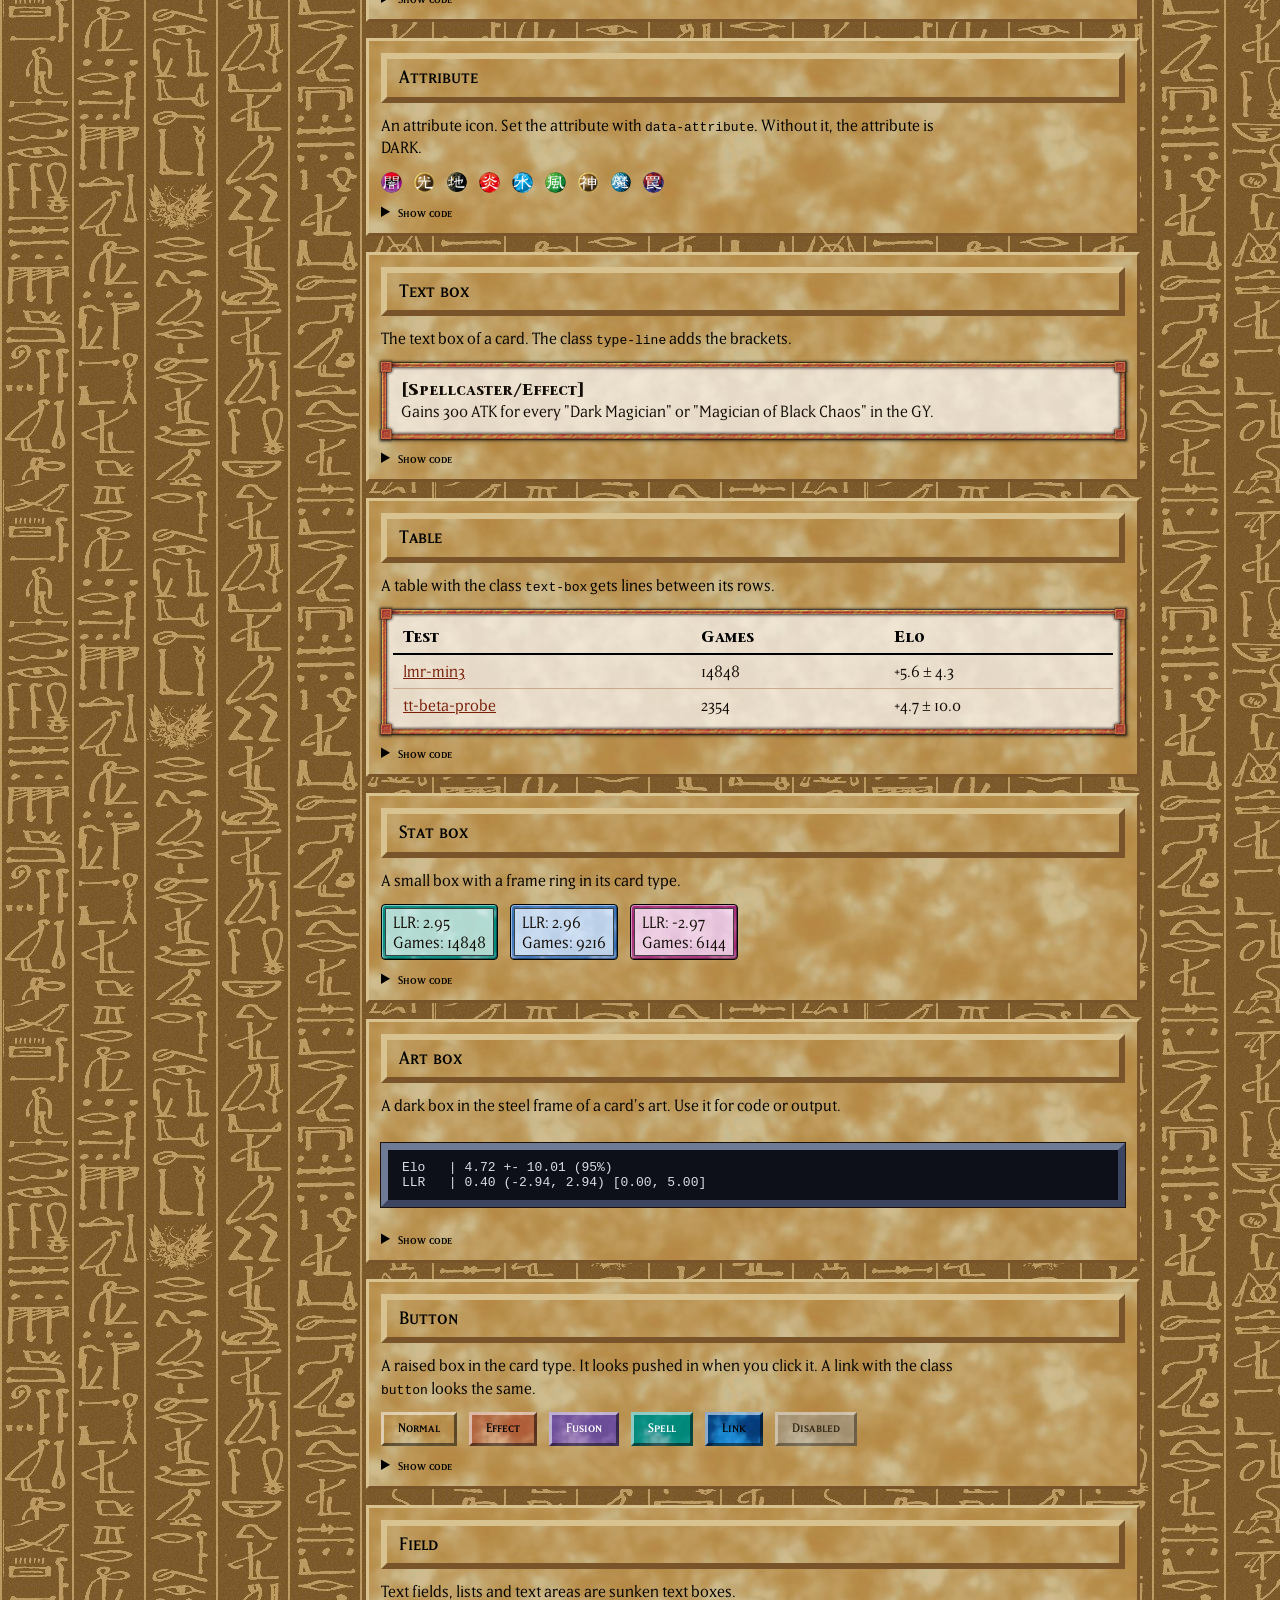
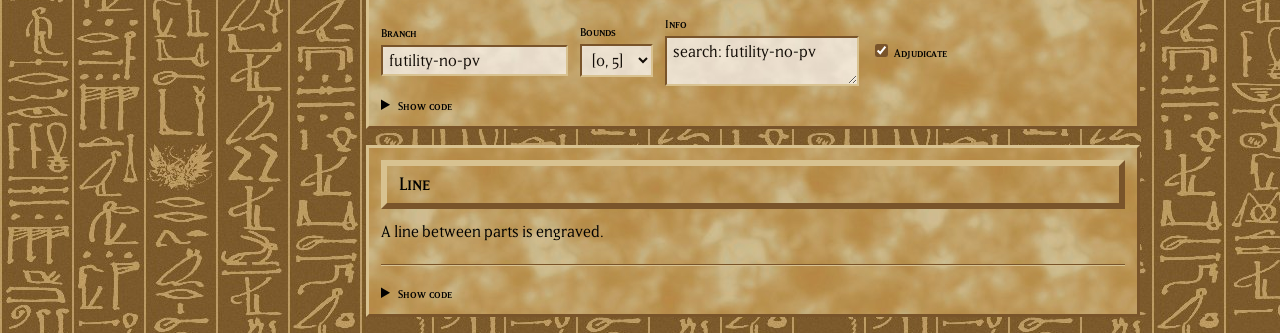
==== commit ff24f4c5: "All attributes: data-attribute dark, light, earth, fire, water, wind, divine, spell, trap The icons " ====
--- a/index.html
+++ b/index.html
@@ -135,10 +135,18 @@
 
 <section class="card-frame" id="attribute">
     <h2 class="name-box">Attribute</h2>
-    <p>An attribute icon: DARK, or LIGHT with <code>data-attribute="light"</code>.</p>
-    <div class="example">
-        <span class="attribute"></span>
+    <p>An attribute icon. Set the attribute with <code>data-attribute</code>. Without it, the
+    attribute is DARK.</p>
+    <div class="example">
+        <span class="attribute" data-attribute="dark"></span>
         <span class="attribute" data-attribute="light"></span>
+        <span class="attribute" data-attribute="earth"></span>
+        <span class="attribute" data-attribute="fire"></span>
+        <span class="attribute" data-attribute="water"></span>
+        <span class="attribute" data-attribute="wind"></span>
+        <span class="attribute" data-attribute="divine"></span>
+        <span class="attribute" data-attribute="spell"></span>
+        <span class="attribute" data-attribute="trap"></span>
     </div>
     <details><summary>Show code</summary></details>
 </section>
--- a/ygo.css
+++ b/ygo.css
@@ -5,7 +5,7 @@
     trap | dark-synchro" on any element; its descendants inherit it. Without one: Normal, in
     the dark theme Dark Synchro. Dark theme: data-theme="dark" on <html> (ygo.js switches it).
 
-    Components: .card-frame, .name-box, .attribute, .text-box (.type-line), .stat-box, .art-box;
+    Components: .card-frame, .name-box, .attribute (data-attribute), .text-box (.type-line), .stat-box, .art-box;
     styled elements: body, a, hr, button, input, select, textarea, tables in .text-box. */
 
 @font-face { font-family: "YGO Name"; src: url("assets/fonts/ygo-name.woff2") format("woff2");
@@ -44,9 +44,7 @@
 
     --ygo-text-box-frame: url("assets/text-box-frame.png");
 
-    /* Bevels: light edges top and left, dark edges bottom and right */
-    --ygo-raised: var(--card-hi) var(--card-lo) var(--card-lo) var(--card-hi);
-    --ygo-sunken: var(--card-lo) var(--card-hi) var(--card-hi) var(--card-lo);
+    /* Bevels over a texture (white and black, for any card type) */
     --ygo-raised-overlay: rgba(255, 255, 255, 0.55) rgba(0, 0, 0, 0.5) rgba(0, 0, 0, 0.5) rgba(255, 255, 255, 0.55);
     --ygo-sunken-overlay: rgba(0, 0, 0, 0.5) rgba(255, 255, 255, 0.55) rgba(255, 255, 255, 0.55) rgba(0, 0, 0, 0.5);
 }
@@ -126,6 +124,14 @@
     --card-hi: #cd7fb5; --card-lo: #611842; --card-ink: #fff;
 }
 
+/* Bevels in the card type's colors: light edges top and left, dark edges bottom and right.
+   (Set again on every element with a card type: a variable made from other variables is
+   computed where it is set, and inherited as the result.) */
+:root, [data-card] {
+    --ygo-raised: var(--card-hi) var(--card-lo) var(--card-lo) var(--card-hi);
+    --ygo-sunken: var(--card-lo) var(--card-hi) var(--card-hi) var(--card-lo);
+}
+
 /* ---------- The page ---------- */
 
 html { -webkit-text-size-adjust: 100%; text-size-adjust: 100%; }
@@ -139,9 +145,10 @@
 a { color: var(--ygo-link); }
 
 hr {
+    margin: 8px 0;   /* (not auto: in a grid or flex box, an hr with auto margins has no width) */
     border: 0;
-    border-top: 1px solid rgba(0, 0, 0, 0.35);
-    border-bottom: 1px solid rgba(255, 255, 255, 0.45);
+    border-top: 1px solid var(--card-lo);
+    border-bottom: 1px solid var(--card-hi);
 }
 
 /* ---------- .card-frame: a panel of card frame ---------- */
@@ -174,7 +181,9 @@
     line-height: 1;
 }
 
-/* ---------- .attribute: an attribute icon (data-attribute="dark | light") ---------- */
+/* ---------- .attribute: an attribute icon ----------
+   data-attribute="dark | light | earth | fire | water | wind | divine | spell | trap" (no
+   value: dark) */
 
 .attribute {
     font: inherit;   /* (a button does not inherit the font size: the size is in em) */
@@ -188,7 +197,14 @@
     background: url("assets/attribute-dark.png") center / contain no-repeat;
     vertical-align: middle;
 }
-.attribute[data-attribute="light"] { background-image: url("assets/attribute-light.png"); }
+.attribute[data-attribute="light"]  { background-image: url("assets/attribute-light.png"); }
+.attribute[data-attribute="earth"]  { background-image: url("assets/attribute-earth.png"); }
+.attribute[data-attribute="fire"]   { background-image: url("assets/attribute-fire.png"); }
+.attribute[data-attribute="water"]  { background-image: url("assets/attribute-water.png"); }
+.attribute[data-attribute="wind"]   { background-image: url("assets/attribute-wind.png"); }
+.attribute[data-attribute="divine"] { background-image: url("assets/attribute-divine.png"); }
+.attribute[data-attribute="spell"]  { background-image: url("assets/attribute-spell.png"); }
+.attribute[data-attribute="trap"]   { background-image: url("assets/attribute-trap.png"); }
 
 /* The theme switch (ygo.js): the attribute of the theme it switches to */
 .ygo-theme-toggle { cursor: pointer; }
@@ -229,18 +245,30 @@
 .text-box tr:last-child td { border-bottom: 0; }
 .text-box th, .text-box td { padding: 7px 10px; }
 
-/* ---------- .stat-box: a small box of a card type (frame ring, its text box) ---------- */
+/* ---------- .stat-box: a small box of a card type (frame ring, its text box) ----------
+   The ring is the box itself, with a bevel (light top and left, dark bottom and right); the
+   text box lies 4px inside it, behind the text. */
 
 .stat-box {
+    position: relative;
+    isolation: isolate;
     display: inline-block;
-    padding: 4px 7px 3px;
-    border: 4px solid transparent;
+    padding: 8px 11px 7px;
+    border: 1px solid #000;
     border-radius: 4px;
-    background: var(--card-text) 0 0 / 256px padding-box, var(--card-frame-small) 0 0 / 256px border-box;
-    box-shadow: 0 0 0 1px #000, inset 0 0 0 1px rgba(0, 0, 0, 0.7);
+    background: var(--card-frame-small) 0 0 / 256px;
+    box-shadow: inset 1px 1px 0 rgba(255, 255, 255, 0.5), inset -1px -1px 0 rgba(0, 0, 0, 0.4);
     color: var(--ygo-ink);
     font-family: var(--ygo-font-text);
     line-height: 1.2;
+}
+.stat-box::before {
+    content: "";
+    position: absolute;
+    inset: 3px;
+    z-index: -1;
+    border: 1px solid rgba(0, 0, 0, 0.7);
+    background: var(--card-text) 0 0 / 256px;
 }
 
 /* ---------- .art-box: the steel frame around a card's art, dark inside ---------- */
